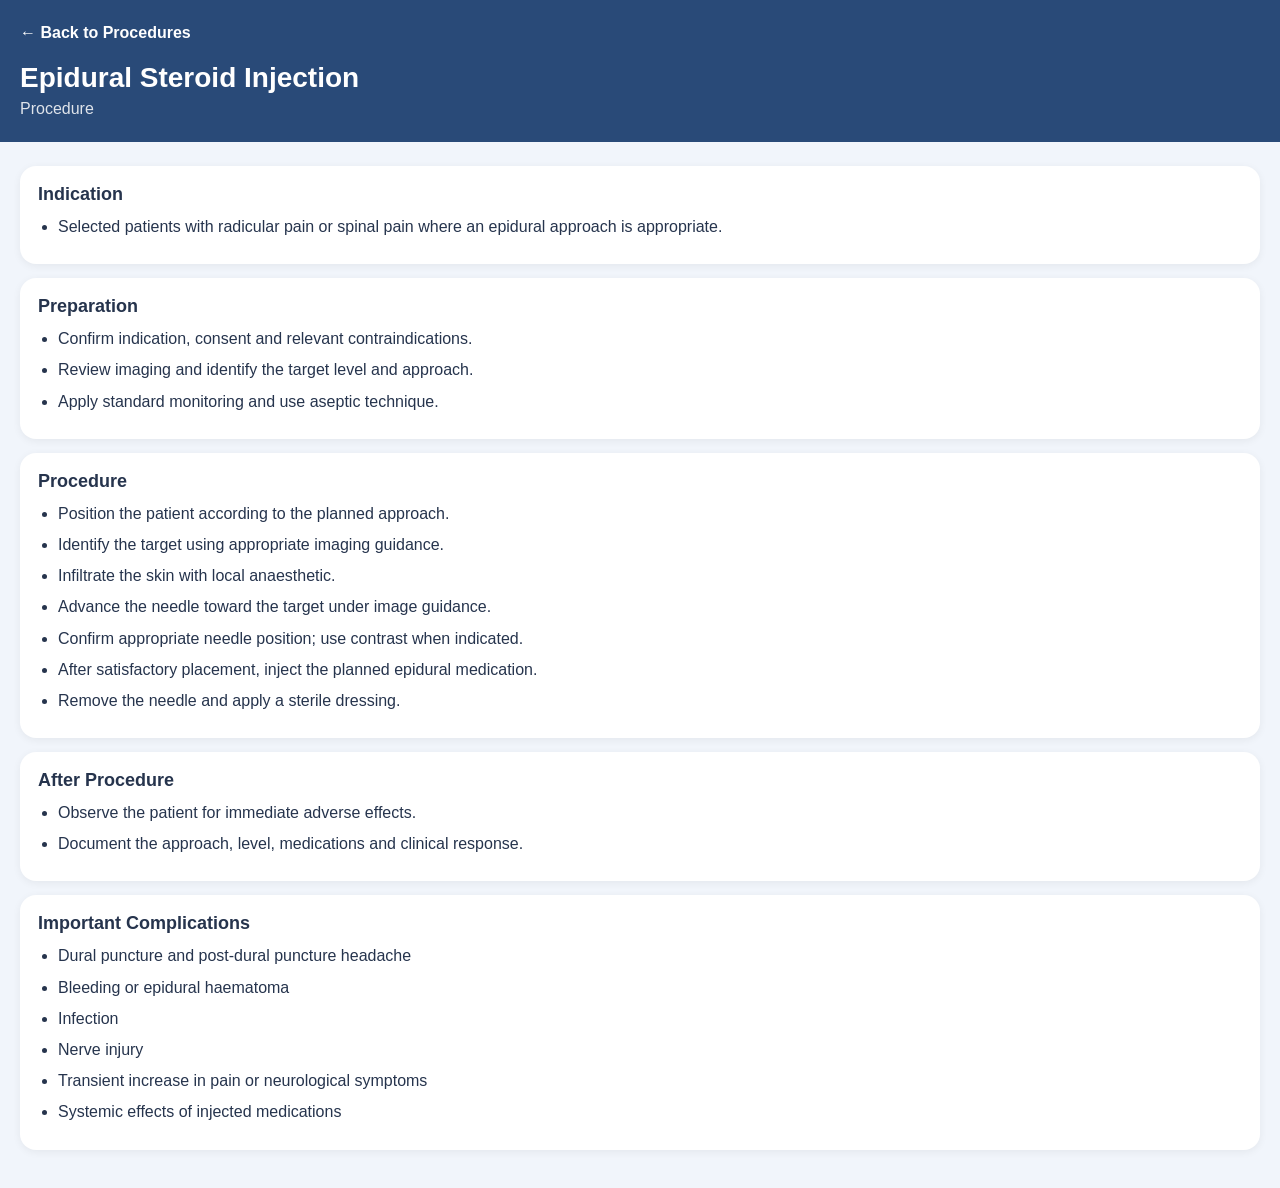
==== epidural-steroid-injection.html @ 4c56a32d "Add HTML page for Epidural Steroid Injection procedure This file contains the HTML structure and con" ====
<!DOCTYPE html>
<html lang="en">
<head>
    <meta charset="UTF-8">
    <meta name="viewport" content="width=device-width, initial-scale=1.0">
    <title>Epidural Steroid Injection - PainMed Pro</title>

    <style>
        * {
            box-sizing: border-box;
        }

        body {
            margin: 0;
            font-family: -apple-system, BlinkMacSystemFont, "Segoe UI", sans-serif;
            background: #f1f5fb;
            color: #26344d;
        }

        .header {
            background: #294a78;
            color: white;
            padding: 24px 20px;
        }

        .back {
            color: white;
            text-decoration: none;
            font-weight: 600;
        }

        .header h1 {
            margin: 20px 0 6px;
            font-size: 28px;
        }

        .header p {
            margin: 0;
            opacity: 0.85;
        }

        .container {
            padding: 24px 20px;
        }

        .section {
            background: white;
            border-radius: 16px;
            padding: 18px;
            margin-bottom: 14px;
            box-shadow: 0 2px 8px rgba(0,0,0,0.06);
        }

        .section h2 {
            margin: 0 0 10px;
            font-size: 18px;
        }

        .section ul {
            margin: 0;
            padding-left: 20px;
        }

        .section li {
            margin-bottom: 8px;
            line-height: 1.45;
        }
    </style>
</head>

<body>

    <div class="header">
        <a class="back" href="procedures.html">← Back to Procedures</a>
        <h1>Epidural Steroid Injection</h1>
        <p>Procedure</p>
    </div>

    <div class="container">

        <div class="section">
            <h2>Indication</h2>
            <ul>
                <li>Selected patients with radicular pain or spinal pain where an epidural approach is appropriate.</li>
            </ul>
        </div>

        <div class="section">
            <h2>Preparation</h2>
            <ul>
                <li>Confirm indication, consent and relevant contraindications.</li>
                <li>Review imaging and identify the target level and approach.</li>
                <li>Apply standard monitoring and use aseptic technique.</li>
            </ul>
        </div>

        <div class="section">
            <h2>Procedure</h2>
            <ul>
                <li>Position the patient according to the planned approach.</li>
                <li>Identify the target using appropriate imaging guidance.</li>
                <li>Infiltrate the skin with local anaesthetic.</li>
                <li>Advance the needle toward the target under image guidance.</li>
                <li>Confirm appropriate needle position; use contrast when indicated.</li>
                <li>After satisfactory placement, inject the planned epidural medication.</li>
                <li>Remove the needle and apply a sterile dressing.</li>
            </ul>
        </div>

        <div class="section">
            <h2>After Procedure</h2>
            <ul>
                <li>Observe the patient for immediate adverse effects.</li>
                <li>Document the approach, level, medications and clinical response.</li>
            </ul>
        </div>

        <div class="section">
            <h2>Important Complications</h2>
            <ul>
                <li>Dural puncture and post-dural puncture headache</li>
                <li>Bleeding or epidural haematoma</li>
                <li>Infection</li>
                <li>Nerve injury</li>
                <li>Transient increase in pain or neurological symptoms</li>
                <li>Systemic effects of injected medications</li>
            </ul>
        </div>

    </div>

</body>
</html>
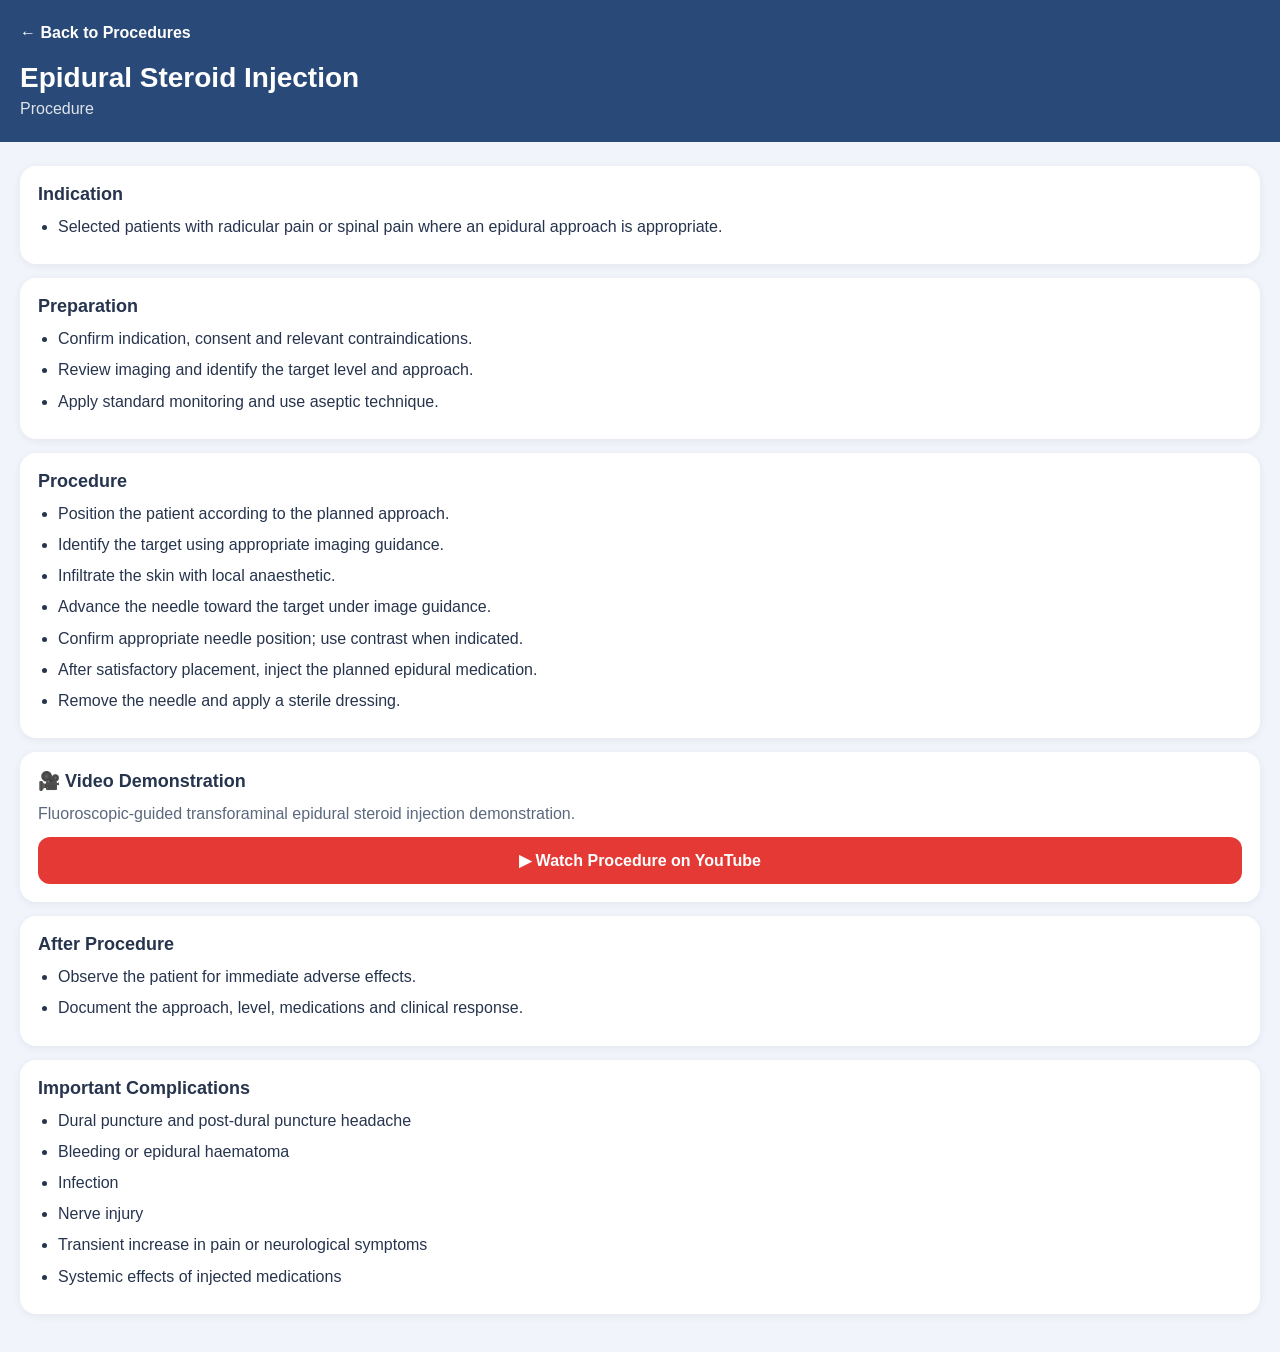
==== commit b4737083: "Update epidural-steroid-injection.html" ====
--- a/epidural-steroid-injection.html
+++ b/epidural-steroid-injection.html
@@ -4,45 +4,37 @@
     <meta charset="UTF-8">
     <meta name="viewport" content="width=device-width, initial-scale=1.0">
     <title>Epidural Steroid Injection - PainMed Pro</title>
-
     <style>
         * {
             box-sizing: border-box;
         }
-
         body {
             margin: 0;
             font-family: -apple-system, BlinkMacSystemFont, "Segoe UI", sans-serif;
             background: #f1f5fb;
             color: #26344d;
         }
-
         .header {
             background: #294a78;
             color: white;
             padding: 24px 20px;
         }
-
         .back {
             color: white;
             text-decoration: none;
             font-weight: 600;
         }
-
         .header h1 {
             margin: 20px 0 6px;
             font-size: 28px;
         }
-
         .header p {
             margin: 0;
             opacity: 0.85;
         }
-
         .container {
             padding: 24px 20px;
         }
-
         .section {
             background: white;
             border-radius: 16px;
@@ -50,41 +42,52 @@
             margin-bottom: 14px;
             box-shadow: 0 2px 8px rgba(0,0,0,0.06);
         }
-
         .section h2 {
             margin: 0 0 10px;
             font-size: 18px;
         }
-
         .section ul {
             margin: 0;
             padding-left: 20px;
         }
-
         .section li {
             margin-bottom: 8px;
             line-height: 1.45;
         }
+        .video-button {
+            display: block;
+            text-align: center;
+            background: #e53935;
+            color: white;
+            text-decoration: none;
+            padding: 14px 18px;
+            border-radius: 12px;
+            font-weight: 700;
+            margin-top: 12px;
+        }
+        .video-button:active {
+            transform: scale(0.98);
+        }
+        .video-description {
+            margin: 0;
+            line-height: 1.45;
+            color: #5b687d;
+        }
     </style>
 </head>
-
 <body>
-
     <div class="header">
         <a class="back" href="procedures.html">← Back to Procedures</a>
         <h1>Epidural Steroid Injection</h1>
         <p>Procedure</p>
     </div>
-
     <div class="container">
-
         <div class="section">
             <h2>Indication</h2>
             <ul>
                 <li>Selected patients with radicular pain or spinal pain where an epidural approach is appropriate.</li>
             </ul>
         </div>
-
         <div class="section">
             <h2>Preparation</h2>
             <ul>
@@ -93,7 +96,6 @@
                 <li>Apply standard monitoring and use aseptic technique.</li>
             </ul>
         </div>
-
         <div class="section">
             <h2>Procedure</h2>
             <ul>
@@ -106,7 +108,20 @@
                 <li>Remove the needle and apply a sterile dressing.</li>
             </ul>
         </div>
-
+        <div class="section">
+            <h2>🎥 Video Demonstration</h2>
+            <p class="video-description">
+                Fluoroscopic-guided transforaminal epidural steroid injection
+                demonstration.
+            </p>
+            <a
+                class="video-button"
+                href="https://www.youtube.com/watch?v=1oSMo9l11p0"
+                target="_blank"
+                rel="noopener noreferrer">
+                ▶ Watch Procedure on YouTube
+            </a>
+        </div>
         <div class="section">
             <h2>After Procedure</h2>
             <ul>
@@ -114,7 +129,6 @@
                 <li>Document the approach, level, medications and clinical response.</li>
             </ul>
         </div>
-
         <div class="section">
             <h2>Important Complications</h2>
             <ul>
@@ -126,8 +140,6 @@
                 <li>Systemic effects of injected medications</li>
             </ul>
         </div>
-
     </div>
-
 </body>
-</html>
+</html>
